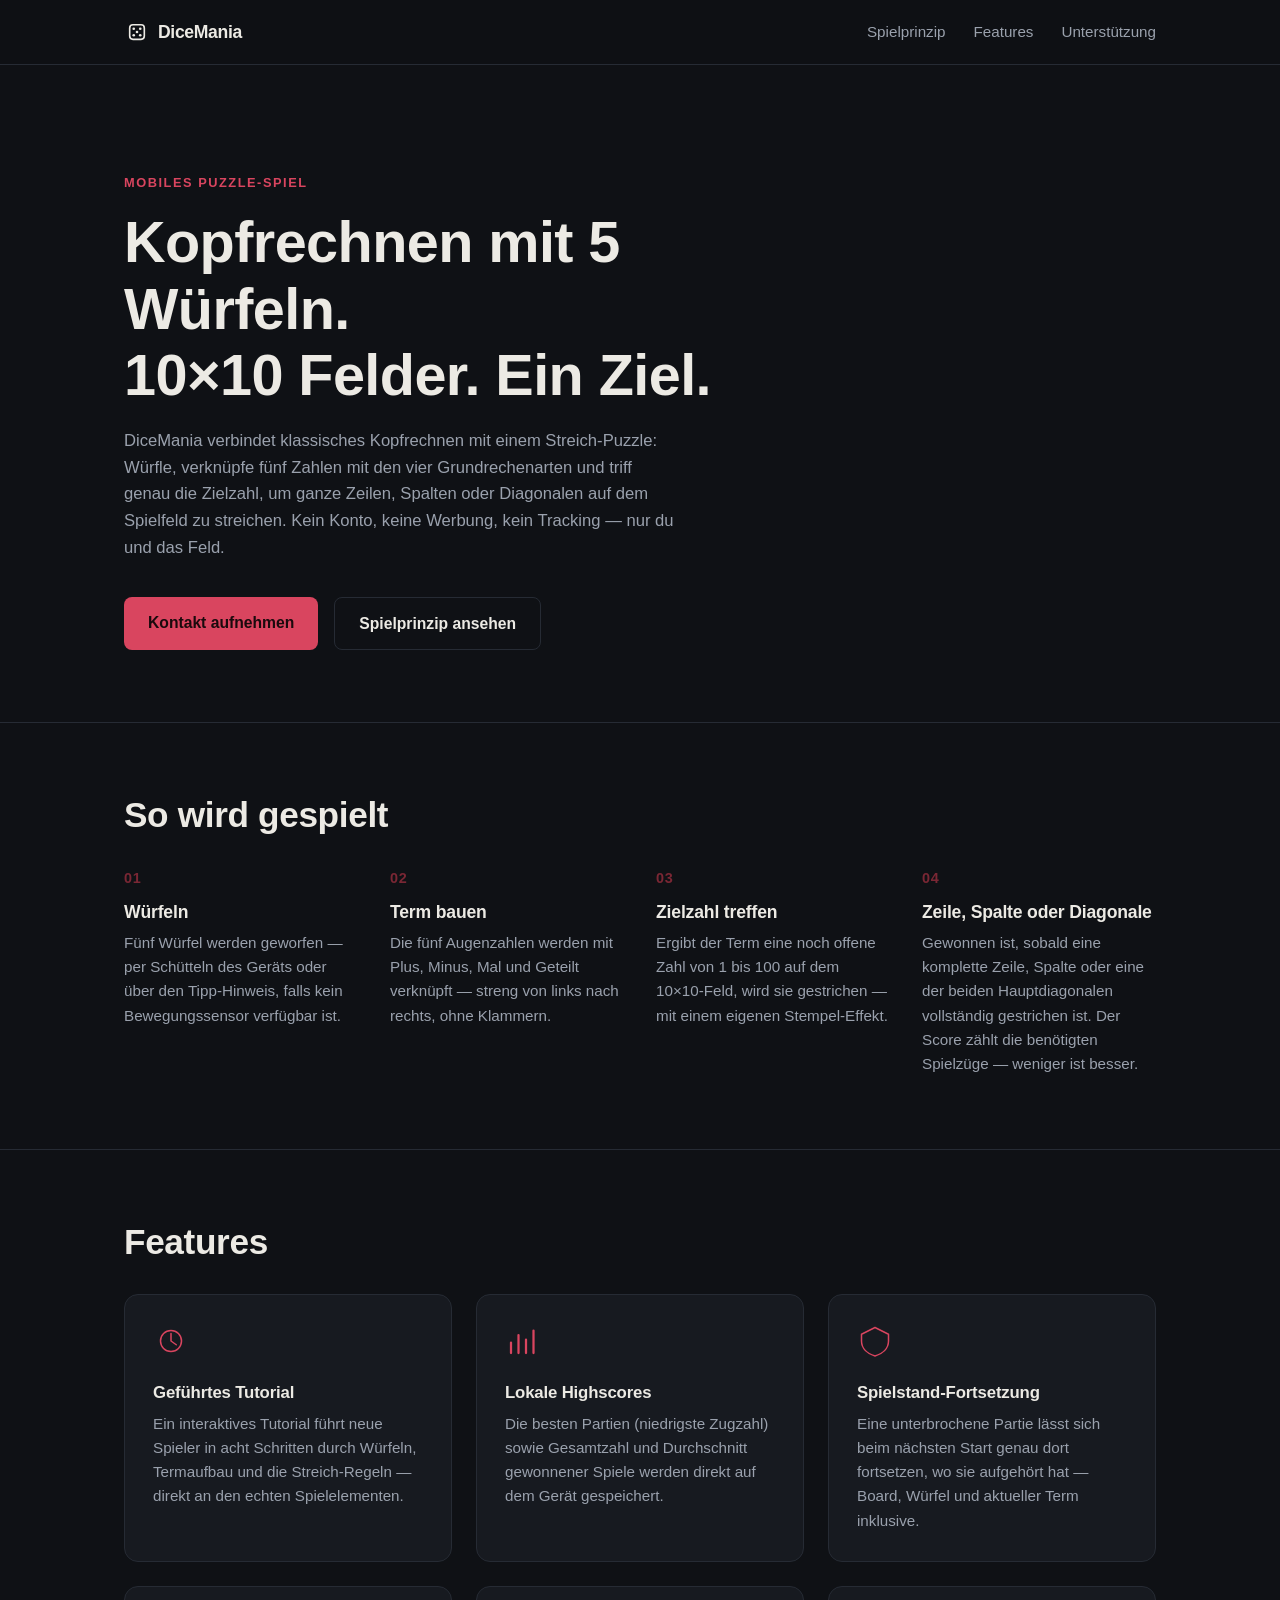
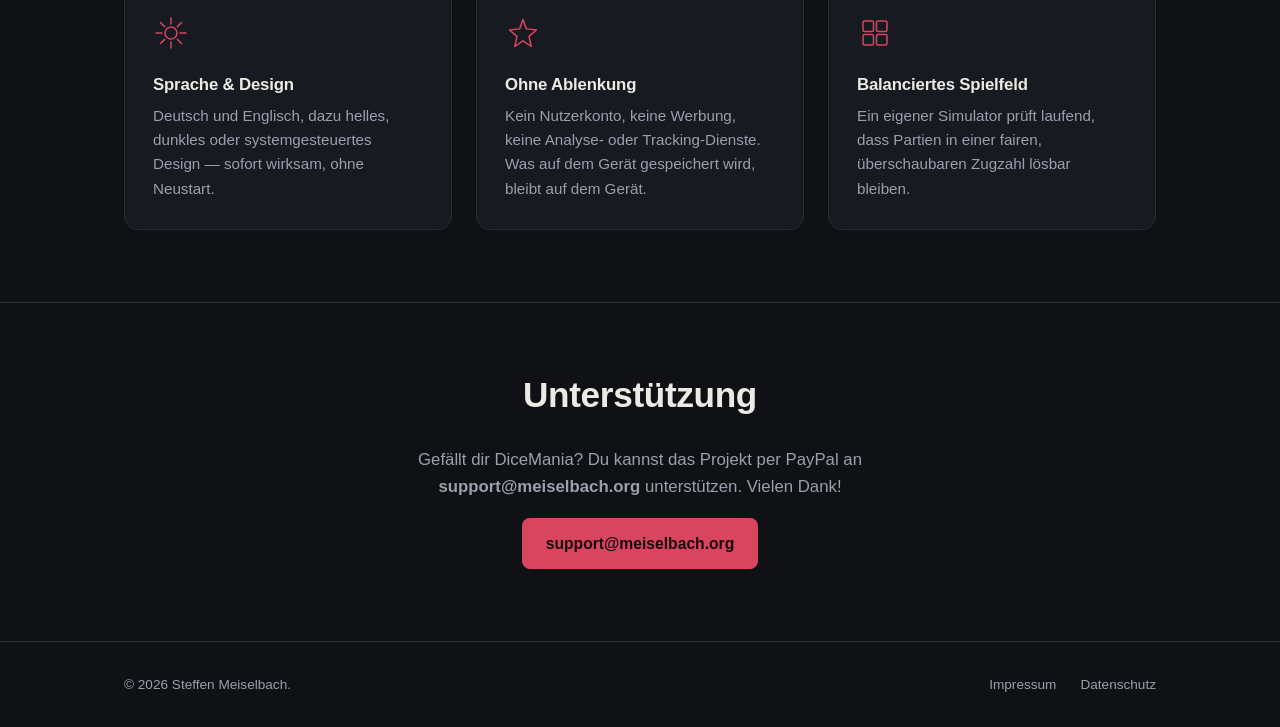
==== index.html @ 477c185d "Initial commit: static DiceMania homepage with Impressum and Datenschutz Plain HTML/CSS/JS site desc" ====
<!DOCTYPE html>
<html lang="de">
<head>
<meta charset="UTF-8">
<meta name="viewport" content="width=device-width, initial-scale=1.0">
<title>DiceMania — Kopfrechnen-Puzzle mit 5 Würfeln</title>
<meta name="description" content="DiceMania ist ein mobiles Puzzle-Spiel: Mit 5 Würfeln und den 4 Grundrechenarten Zielzahlen bilden, um Zeilen, Spalten und Diagonalen auf einem 10×10-Feld zu streichen. Ohne Werbung, ohne Tracking, ohne Nutzerkonto.">
<link rel="icon" href="favicon.svg" type="image/svg+xml">
<link rel="stylesheet" href="styles.css">
</head>
<body>

<a class="skip-link" href="#main">Zum Inhalt springen</a>

<header class="site-header">
  <div class="wrap header-inner">
    <a href="#top" class="logo">
      <svg class="logo-dice" viewBox="0 0 32 32" aria-hidden="true">
        <rect x="7" y="7" width="18" height="18" rx="4" fill="none" stroke="currentColor" stroke-width="2"/>
        <circle cx="12" cy="12" r="1.6" fill="currentColor"/>
        <circle cx="20" cy="12" r="1.6" fill="currentColor"/>
        <circle cx="16" cy="16" r="1.6" fill="currentColor"/>
        <circle cx="12" cy="20" r="1.6" fill="currentColor"/>
        <circle cx="20" cy="20" r="1.6" fill="currentColor"/>
      </svg>
      DiceMania
    </a>
    <button class="nav-toggle" id="navToggle" aria-expanded="false" aria-controls="primaryNav">
      <span></span><span></span><span></span>
      <span class="sr-only">Menü</span>
    </button>
    <nav id="primaryNav" class="primary-nav">
      <a href="#spielprinzip">Spielprinzip</a>
      <a href="#features">Features</a>
      <a href="#unterstuetzung">Unterstützung</a>
    </nav>
  </div>
</header>

<main id="main">

  <section id="top" class="hero">
    <div class="wrap">
      <p class="eyebrow reveal">Mobiles Puzzle-Spiel</p>
      <h1 class="reveal">Kopfrechnen mit 5 Würfeln.<br>10×10 Felder. Ein Ziel.</h1>
      <p class="hero-sub reveal">
        DiceMania verbindet klassisches Kopfrechnen mit einem Streich-Puzzle:
        Würfle, verknüpfe fünf Zahlen mit den vier Grundrechenarten und
        triff genau die Zielzahl, um ganze Zeilen, Spalten oder Diagonalen
        auf dem Spielfeld zu streichen. Kein Konto, keine Werbung, kein
        Tracking — nur du und das Feld.
      </p>
      <div class="hero-actions reveal">
        <a class="btn btn-primary" href="mailto:support@meiselbach.org?subject=DiceMania">Kontakt aufnehmen</a>
        <a class="btn btn-ghost" href="#spielprinzip">Spielprinzip ansehen</a>
      </div>
    </div>
  </section>

  <section id="spielprinzip" class="section">
    <div class="wrap">
      <h2 class="reveal">So wird gespielt</h2>
      <ol class="rules-steps">
        <li class="reveal">
          <span class="step-num">01</span>
          <h3>Würfeln</h3>
          <p>Fünf Würfel werden geworfen — per Schütteln des Geräts oder über den Tipp-Hinweis, falls kein Bewegungssensor verfügbar ist.</p>
        </li>
        <li class="reveal">
          <span class="step-num">02</span>
          <h3>Term bauen</h3>
          <p>Die fünf Augenzahlen werden mit Plus, Minus, Mal und Geteilt verknüpft — streng von links nach rechts, ohne Klammern.</p>
        </li>
        <li class="reveal">
          <span class="step-num">03</span>
          <h3>Zielzahl treffen</h3>
          <p>Ergibt der Term eine noch offene Zahl von 1 bis 100 auf dem 10×10-Feld, wird sie gestrichen — mit einem eigenen Stempel-Effekt.</p>
        </li>
        <li class="reveal">
          <span class="step-num">04</span>
          <h3>Zeile, Spalte oder Diagonale</h3>
          <p>Gewonnen ist, sobald eine komplette Zeile, Spalte oder eine der beiden Hauptdiagonalen vollständig gestrichen ist. Der Score zählt die benötigten Spielzüge — weniger ist besser.</p>
        </li>
      </ol>
    </div>
  </section>

  <section id="features" class="section">
    <div class="wrap">
      <h2 class="reveal">Features</h2>

      <div class="feature-grid">

        <article class="feature-card reveal">
          <svg class="feature-icon" viewBox="0 0 48 48" aria-hidden="true">
            <path d="M10 24 a14 14 0 1 1 28 0 a14 14 0 1 1 -28 0" fill="none" stroke="currentColor" stroke-width="2"/>
            <path d="M24 14 V24 L31 29" fill="none" stroke="currentColor" stroke-width="2" stroke-linecap="round" stroke-linejoin="round"/>
          </svg>
          <h3>Geführtes Tutorial</h3>
          <p>Ein interaktives Tutorial führt neue Spieler in acht Schritten durch Würfeln, Termaufbau und die Streich-Regeln — direkt an den echten Spielelementen.</p>
        </article>

        <article class="feature-card reveal">
          <svg class="feature-icon" viewBox="0 0 48 48" aria-hidden="true">
            <path d="M8 40 V26 M18 40 V16 M28 40 V22 M38 40 V10" stroke="currentColor" stroke-width="3" stroke-linecap="round"/>
          </svg>
          <h3>Lokale Highscores</h3>
          <p>Die besten Partien (niedrigste Zugzahl) sowie Gesamtzahl und Durchschnitt gewonnener Spiele werden direkt auf dem Gerät gespeichert.</p>
        </article>

        <article class="feature-card reveal">
          <svg class="feature-icon" viewBox="0 0 48 48" aria-hidden="true">
            <path d="M24 6 L42 15 V24 C42 34 34 41 24 44 C14 41 6 34 6 24 V15 Z" fill="none" stroke="currentColor" stroke-width="2" stroke-linejoin="round"/>
          </svg>
          <h3>Spielstand-Fortsetzung</h3>
          <p>Eine unterbrochene Partie lässt sich beim nächsten Start genau dort fortsetzen, wo sie aufgehört hat — Board, Würfel und aktueller Term inklusive.</p>
        </article>

        <article class="feature-card reveal">
          <svg class="feature-icon" viewBox="0 0 48 48" aria-hidden="true">
            <circle cx="24" cy="24" r="8" fill="none" stroke="currentColor" stroke-width="2"/>
            <path d="M24 4 V12 M24 36 V44 M4 24 H12 M36 24 H44 M10 10 L15.5 15.5 M38 10 L32.5 15.5 M10 38 L15.5 32.5 M38 38 L32.5 32.5" stroke="currentColor" stroke-width="2" stroke-linecap="round"/>
          </svg>
          <h3>Sprache &amp; Design</h3>
          <p>Deutsch und Englisch, dazu helles, dunkles oder systemgesteuertes Design — sofort wirksam, ohne Neustart.</p>
        </article>

        <article class="feature-card reveal">
          <svg class="feature-icon" viewBox="0 0 48 48" aria-hidden="true">
            <path d="M24 6 L28.5 18.5 L42 20 L32 28.5 L35 42 L24 34.5 L13 42 L16 28.5 L6 20 L19.5 18.5 Z" fill="none" stroke="currentColor" stroke-width="2" stroke-linejoin="round"/>
          </svg>
          <h3>Ohne Ablenkung</h3>
          <p>Kein Nutzerkonto, keine Werbung, keine Analyse- oder Tracking-Dienste. Was auf dem Gerät gespeichert wird, bleibt auf dem Gerät.</p>
        </article>

        <article class="feature-card reveal">
          <svg class="feature-icon" viewBox="0 0 48 48" aria-hidden="true">
            <rect x="8" y="8" width="14" height="14" rx="2" fill="none" stroke="currentColor" stroke-width="2"/>
            <rect x="26" y="8" width="14" height="14" rx="2" fill="none" stroke="currentColor" stroke-width="2"/>
            <rect x="8" y="26" width="14" height="14" rx="2" fill="none" stroke="currentColor" stroke-width="2"/>
            <rect x="26" y="26" width="14" height="14" rx="2" fill="none" stroke="currentColor" stroke-width="2"/>
          </svg>
          <h3>Balanciertes Spielfeld</h3>
          <p>Ein eigener Simulator prüft laufend, dass Partien in einer fairen, überschaubaren Zugzahl lösbar bleiben.</p>
        </article>

      </div>
    </div>
  </section>

  <section id="unterstuetzung" class="section support">
    <div class="wrap">
      <h2 class="reveal">Unterstützung</h2>
      <p class="reveal">
        Gefällt dir DiceMania? Du kannst das Projekt per PayPal an
        <strong>support@meiselbach.org</strong> unterstützen. Vielen Dank!
      </p>
      <div class="hero-actions reveal" style="justify-content: center;">
        <a class="btn btn-primary" href="mailto:support@meiselbach.org?subject=DiceMania">support@meiselbach.org</a>
      </div>
    </div>
  </section>

</main>

<footer class="site-footer">
  <div class="wrap footer-inner">
    <p>&copy; <span id="year">2026</span> Steffen Meiselbach.</p>
    <nav class="footer-links">
      <a href="impressum.html">Impressum</a>
      <a href="datenschutz.html">Datenschutz</a>
    </nav>
  </div>
</footer>

<script src="script.js"></script>
</body>
</html>
---- styles.css ----
:root {
  --bg: #0f1115;
  --bg-raised: #171a20;
  --border: #262b34;
  --text: #eceae4;
  --text-dim: #9aa1ad;
  --accent: #d9455f;
  --accent-dim: #7a2734;
  --radius: 14px;
  --max-width: 1080px;
  --space: clamp(1rem, 2vw, 1.5rem);
}

* { box-sizing: border-box; }

html {
  scroll-behavior: smooth;
}

body {
  margin: 0;
  background: var(--bg);
  color: var(--text);
  font-family: -apple-system, BlinkMacSystemFont, "Segoe UI", Roboto, "Helvetica Neue", Arial, sans-serif;
  line-height: 1.6;
  -webkit-font-smoothing: antialiased;
}

.wrap {
  max-width: var(--max-width);
  margin: 0 auto;
  padding: 0 var(--space);
}

.sr-only {
  position: absolute;
  width: 1px; height: 1px;
  overflow: hidden;
  clip: rect(0 0 0 0);
}

.skip-link {
  position: absolute;
  left: -999px;
  top: 0;
  background: var(--accent);
  color: #1a0a0d;
  padding: 0.5rem 1rem;
  z-index: 100;
}
.skip-link:focus {
  left: var(--space);
  top: var(--space);
}

a { color: var(--accent); }

h1, h2, h3 {
  line-height: 1.15;
  font-weight: 700;
  letter-spacing: -0.01em;
}

h2 {
  font-size: clamp(1.6rem, 3vw, 2.2rem);
  margin: 0 0 2rem;
}

/* Header */

.site-header {
  position: sticky;
  top: 0;
  z-index: 50;
  background: rgba(15, 17, 21, 0.9);
  backdrop-filter: blur(8px);
  border-bottom: 1px solid var(--border);
}

.header-inner {
  display: flex;
  align-items: center;
  justify-content: space-between;
  height: 64px;
}

.logo {
  display: flex;
  align-items: center;
  gap: 0.5rem;
  font-weight: 700;
  font-size: 1.1rem;
  color: var(--text);
  text-decoration: none;
  letter-spacing: -0.02em;
}

.logo-dice {
  width: 26px;
  height: 26px;
  flex-shrink: 0;
}

.primary-nav {
  display: flex;
  align-items: center;
  gap: 1.75rem;
}

.primary-nav a {
  color: var(--text-dim);
  text-decoration: none;
  font-size: 0.95rem;
}

.primary-nav a:hover,
.primary-nav a:focus-visible {
  color: var(--text);
}

.nav-toggle {
  display: none;
  flex-direction: column;
  justify-content: center;
  gap: 5px;
  width: 36px;
  height: 36px;
  background: none;
  border: none;
  cursor: pointer;
}
.nav-toggle span {
  display: block;
  height: 2px;
  background: var(--text);
  border-radius: 2px;
}

@media (max-width: 700px) {
  .nav-toggle { display: flex; }

  .primary-nav {
    position: absolute;
    top: 64px;
    left: 0;
    right: 0;
    background: var(--bg-raised);
    border-bottom: 1px solid var(--border);
    flex-direction: column;
    align-items: flex-start;
    gap: 0;
    max-height: 0;
    overflow: hidden;
    transition: max-height 0.25s ease;
  }
  .primary-nav.is-open {
    max-height: 320px;
  }
  .primary-nav a {
    width: 100%;
    padding: 1rem var(--space);
    border-top: 1px solid var(--border);
  }
}

/* Hero */

.hero {
  padding: clamp(4rem, 12vh, 8rem) 0 clamp(3rem, 8vh, 5rem);
}

.eyebrow {
  color: var(--accent);
  text-transform: uppercase;
  letter-spacing: 0.12em;
  font-size: 0.8rem;
  font-weight: 600;
  margin: 0 0 1rem;
}

.hero h1 {
  font-size: clamp(2.2rem, 5.5vw, 3.6rem);
  margin: 0 0 1.25rem;
  max-width: 20ch;
}

.hero-sub {
  color: var(--text-dim);
  font-size: clamp(1rem, 1.3vw, 1.15rem);
  max-width: 60ch;
  margin: 0 0 2.25rem;
}

.hero-actions {
  display: flex;
  flex-wrap: wrap;
  gap: 1rem;
}

.btn {
  display: inline-block;
  text-decoration: none;
  font-weight: 600;
  border-radius: 8px;
  padding: 0.8rem 1.5rem;
  font-size: 0.98rem;
  transition: transform 0.15s ease, background 0.15s ease, border-color 0.15s ease;
}

.btn-primary {
  background: var(--accent);
  color: #1a0a0d;
}
.btn-primary:hover { background: #e8687d; }

.btn-ghost {
  color: var(--text);
  border: 1px solid var(--border);
}
.btn-ghost:hover { border-color: var(--accent-dim); }

/* Sections */

.section {
  padding: clamp(3rem, 8vh, 5rem) 0;
  border-top: 1px solid var(--border);
}

.section p {
  color: var(--text-dim);
  max-width: 68ch;
  font-size: 1.05rem;
}
.section p + p { margin-top: 1.25rem; }

/* Feature grid */

.feature-grid {
  display: grid;
  grid-template-columns: repeat(auto-fit, minmax(260px, 1fr));
  gap: 1.5rem;
}

.feature-card {
  background: var(--bg-raised);
  border: 1px solid var(--border);
  border-radius: var(--radius);
  padding: 1.75rem;
}

.feature-icon {
  width: 36px;
  height: 36px;
  color: var(--accent);
  margin-bottom: 1rem;
}

.feature-card h3 {
  font-size: 1.05rem;
  margin: 0 0 0.6rem;
}

.feature-card p {
  color: var(--text-dim);
  margin: 0;
  font-size: 0.95rem;
}

/* Rules list */

.rules-steps {
  list-style: none;
  margin: 0;
  padding: 0;
  display: grid;
  grid-template-columns: repeat(auto-fit, minmax(220px, 1fr));
  gap: 2rem;
}

.step-num {
  display: block;
  color: var(--accent-dim);
  font-weight: 700;
  font-size: 0.9rem;
  letter-spacing: 0.05em;
  margin-bottom: 0.75rem;
}

.rules-steps h3 {
  font-size: 1.1rem;
  margin: 0 0 0.5rem;
}

.rules-steps p {
  color: var(--text-dim);
  font-size: 0.95rem;
  margin: 0;
}

/* Support */

.support {
  text-align: center;
}

.support p {
  margin-left: auto;
  margin-right: auto;
}

/* Legal pages */

.legal h1 {
  font-size: clamp(1.8rem, 4vw, 2.6rem);
  margin: 0 0 0.5rem;
}

.legal .updated {
  color: var(--text-dim);
  font-size: 0.9rem;
  margin: 0 0 2.5rem;
}

.legal h2 {
  font-size: 1.2rem;
  margin: 2rem 0 0.75rem;
}

.legal p {
  color: var(--text-dim);
  max-width: 68ch;
  font-size: 1rem;
}
.legal p + p { margin-top: 1rem; }

.legal address {
  font-style: normal;
  color: var(--text-dim);
  line-height: 1.7;
}

/* Footer */

.site-footer {
  border-top: 1px solid var(--border);
  padding: 2rem 0;
}

.footer-inner {
  display: flex;
  flex-wrap: wrap;
  gap: 1rem 2rem;
  align-items: center;
  justify-content: space-between;
}

.site-footer p {
  color: var(--text-dim);
  font-size: 0.85rem;
  margin: 0;
}

.footer-links {
  display: flex;
  gap: 1.5rem;
}

.footer-links a {
  color: var(--text-dim);
  font-size: 0.85rem;
  text-decoration: none;
}
.footer-links a:hover,
.footer-links a:focus-visible {
  color: var(--text);
}

/* Reveal-on-scroll */

.reveal {
  opacity: 0;
  transform: translateY(12px);
  transition: opacity 0.5s ease, transform 0.5s ease;
}
.reveal.is-visible {
  opacity: 1;
  transform: translateY(0);
}

@media (prefers-reduced-motion: reduce) {
  html { scroll-behavior: auto; }
  .reveal {
    opacity: 1;
    transform: none;
    transition: none;
  }
  .btn, .primary-nav {
    transition: none;
  }
}
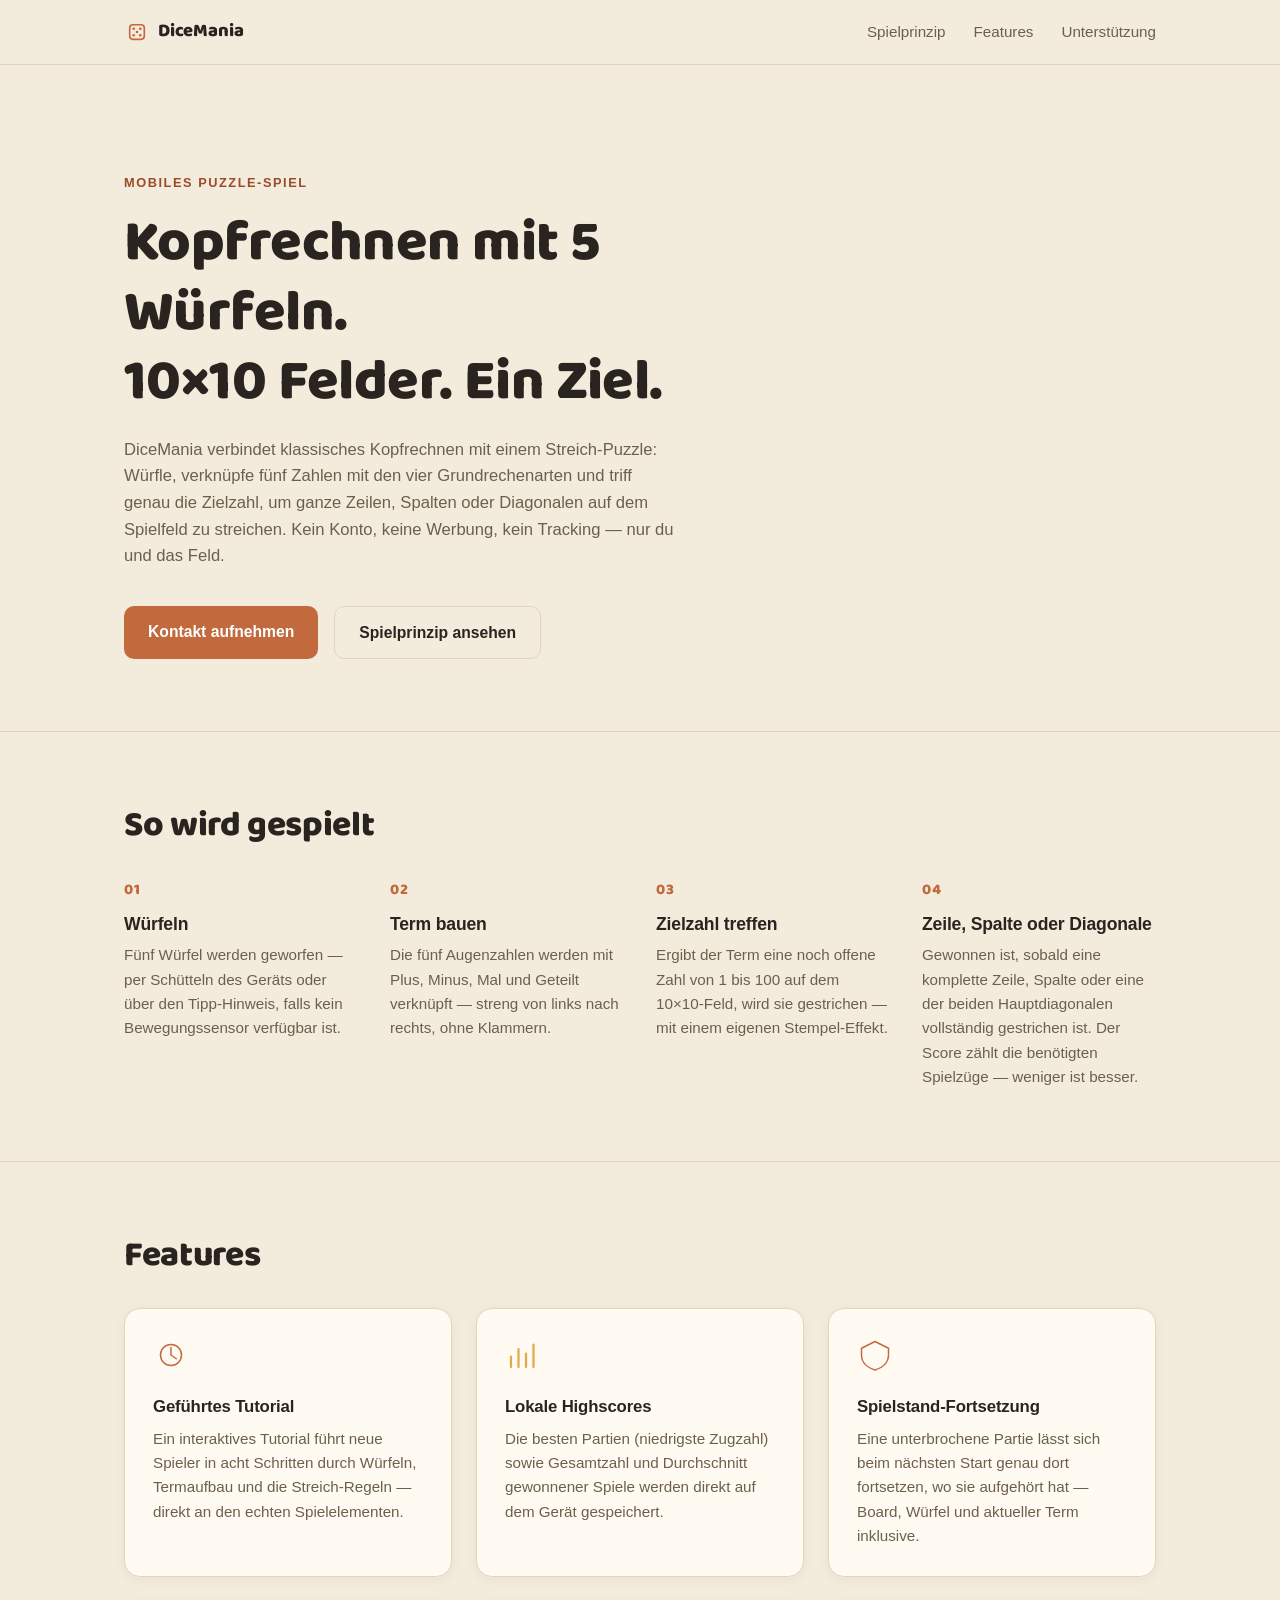
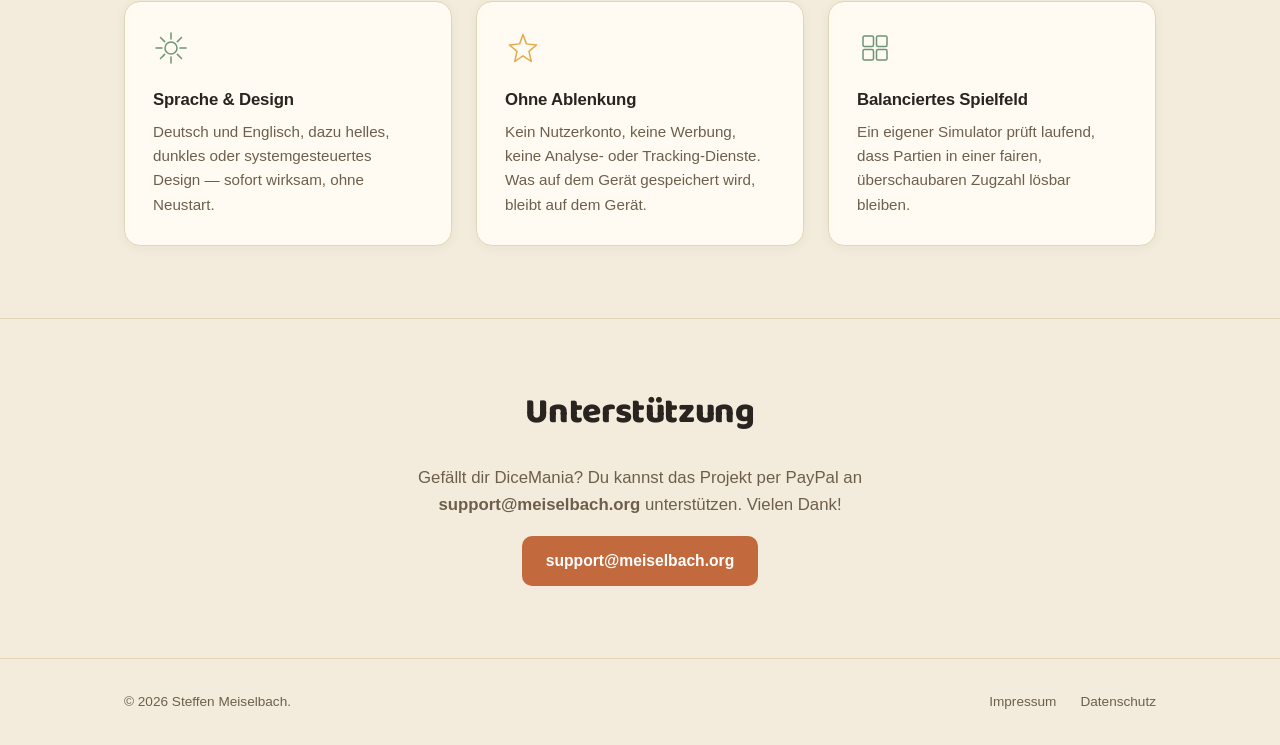
==== commit fe84ca98: "Redesign to match DiceMania's app theme: terracotta, warm pastel palette Replace the previous dark, " ====
--- a/index.html
+++ b/index.html
@@ -6,6 +6,8 @@
 <title>DiceMania — Kopfrechnen-Puzzle mit 5 Würfeln</title>
 <meta name="description" content="DiceMania ist ein mobiles Puzzle-Spiel: Mit 5 Würfeln und den 4 Grundrechenarten Zielzahlen bilden, um Zeilen, Spalten und Diagonalen auf einem 10×10-Feld zu streichen. Ohne Werbung, ohne Tracking, ohne Nutzerkonto.">
 <link rel="icon" href="favicon.svg" type="image/svg+xml">
+<meta name="theme-color" content="#f3ecdc">
+<link rel="preload" href="fonts/Baloo2-ExtraBold.ttf" as="font" type="font/ttf" crossorigin>
 <link rel="stylesheet" href="styles.css">
 </head>
 <body>
@@ -101,7 +103,7 @@
         </article>
 
         <article class="feature-card reveal">
-          <svg class="feature-icon" viewBox="0 0 48 48" aria-hidden="true">
+          <svg class="feature-icon feature-icon--gold" viewBox="0 0 48 48" aria-hidden="true">
             <path d="M8 40 V26 M18 40 V16 M28 40 V22 M38 40 V10" stroke="currentColor" stroke-width="3" stroke-linecap="round"/>
           </svg>
           <h3>Lokale Highscores</h3>
@@ -117,7 +119,7 @@
         </article>
 
         <article class="feature-card reveal">
-          <svg class="feature-icon" viewBox="0 0 48 48" aria-hidden="true">
+          <svg class="feature-icon feature-icon--sage" viewBox="0 0 48 48" aria-hidden="true">
             <circle cx="24" cy="24" r="8" fill="none" stroke="currentColor" stroke-width="2"/>
             <path d="M24 4 V12 M24 36 V44 M4 24 H12 M36 24 H44 M10 10 L15.5 15.5 M38 10 L32.5 15.5 M10 38 L15.5 32.5 M38 38 L32.5 32.5" stroke="currentColor" stroke-width="2" stroke-linecap="round"/>
           </svg>
@@ -126,7 +128,7 @@
         </article>
 
         <article class="feature-card reveal">
-          <svg class="feature-icon" viewBox="0 0 48 48" aria-hidden="true">
+          <svg class="feature-icon feature-icon--gold" viewBox="0 0 48 48" aria-hidden="true">
             <path d="M24 6 L28.5 18.5 L42 20 L32 28.5 L35 42 L24 34.5 L13 42 L16 28.5 L6 20 L19.5 18.5 Z" fill="none" stroke="currentColor" stroke-width="2" stroke-linejoin="round"/>
           </svg>
           <h3>Ohne Ablenkung</h3>
@@ -134,7 +136,7 @@
         </article>
 
         <article class="feature-card reveal">
-          <svg class="feature-icon" viewBox="0 0 48 48" aria-hidden="true">
+          <svg class="feature-icon feature-icon--sage" viewBox="0 0 48 48" aria-hidden="true">
             <rect x="8" y="8" width="14" height="14" rx="2" fill="none" stroke="currentColor" stroke-width="2"/>
             <rect x="26" y="8" width="14" height="14" rx="2" fill="none" stroke="currentColor" stroke-width="2"/>
             <rect x="8" y="26" width="14" height="14" rx="2" fill="none" stroke="currentColor" stroke-width="2"/>
--- a/styles.css
+++ b/styles.css
@@ -1,14 +1,32 @@
+/* Baloo 2 (SIL Open Font License, siehe fonts/OFL.txt) — dieselbe
+   Display-Schrift wie in der DiceMania-App, dort ebenfalls nur für
+   Überschriften/Zahlen statt für Fließtext eingesetzt. */
+@font-face {
+  font-family: 'Baloo 2';
+  src: url('fonts/Baloo2-ExtraBold.ttf') format('truetype');
+  font-weight: 700;
+  font-style: normal;
+  font-display: swap;
+}
+
 :root {
-  --bg: #0f1115;
-  --bg-raised: #171a20;
-  --border: #262b34;
-  --text: #eceae4;
-  --text-dim: #9aa1ad;
-  --accent: #d9455f;
-  --accent-dim: #7a2734;
-  --radius: 14px;
+  /* Direkt aus dem App-Theme übernommen (lib/ui/theme/app_theme.dart /
+     semantic_colors.dart), damit Website und App wie derselbe Ort wirken. */
+  --bg: #f3ecdc;
+  --bg-card: #fffbf2;
+  --border: #e4d5b7;
+  --text: #2a2420;
+  --text-dim: #6e5f4c;
+  --accent: #c2693d;
+  --accent-hover: #a8542e;
+  --accent-link: #9c4b29;
+  --accent-soft: #ecd3be;
+  --gold: #e3a94b;
+  --sage: #6e9575;
+  --radius: 16px;
   --max-width: 1080px;
   --space: clamp(1rem, 2vw, 1.5rem);
+  --font-display: 'Baloo 2', -apple-system, BlinkMacSystemFont, "Segoe UI", Roboto, sans-serif;
 }
 
 * { box-sizing: border-box; }
@@ -44,7 +62,7 @@
   left: -999px;
   top: 0;
   background: var(--accent);
-  color: #1a0a0d;
+  color: #fff;
   padding: 0.5rem 1rem;
   z-index: 100;
 }
@@ -53,12 +71,18 @@
   top: var(--space);
 }
 
-a { color: var(--accent); }
+a {
+  color: var(--accent-link);
+}
 
 h1, h2, h3 {
-  line-height: 1.15;
+  line-height: 1.2;
   font-weight: 700;
   letter-spacing: -0.01em;
+}
+
+h1, h2 {
+  font-family: var(--font-display);
 }
 
 h2 {
@@ -72,7 +96,7 @@
   position: sticky;
   top: 0;
   z-index: 50;
-  background: rgba(15, 17, 21, 0.9);
+  background: rgba(243, 236, 220, 0.9);
   backdrop-filter: blur(8px);
   border-bottom: 1px solid var(--border);
 }
@@ -88,17 +112,19 @@
   display: flex;
   align-items: center;
   gap: 0.5rem;
-  font-weight: 700;
-  font-size: 1.1rem;
+  font-family: var(--font-display);
+  font-weight: 700;
+  font-size: 1.15rem;
   color: var(--text);
   text-decoration: none;
-  letter-spacing: -0.02em;
+  letter-spacing: -0.01em;
 }
 
 .logo-dice {
   width: 26px;
   height: 26px;
   flex-shrink: 0;
+  color: var(--accent);
 }
 
 .primary-nav {
@@ -115,7 +141,7 @@
 
 .primary-nav a:hover,
 .primary-nav a:focus-visible {
-  color: var(--text);
+  color: var(--accent-link);
 }
 
 .nav-toggle {
@@ -144,7 +170,7 @@
     top: 64px;
     left: 0;
     right: 0;
-    background: var(--bg-raised);
+    background: var(--bg-card);
     border-bottom: 1px solid var(--border);
     flex-direction: column;
     align-items: flex-start;
@@ -170,11 +196,11 @@
 }
 
 .eyebrow {
-  color: var(--accent);
+  color: var(--accent-link);
   text-transform: uppercase;
   letter-spacing: 0.12em;
   font-size: 0.8rem;
-  font-weight: 600;
+  font-weight: 700;
   margin: 0 0 1rem;
 }
 
@@ -200,24 +226,30 @@
 .btn {
   display: inline-block;
   text-decoration: none;
-  font-weight: 600;
-  border-radius: 8px;
+  font-weight: 700;
+  border-radius: 10px;
   padding: 0.8rem 1.5rem;
   font-size: 0.98rem;
-  transition: transform 0.15s ease, background 0.15s ease, border-color 0.15s ease;
+  transition: background 0.15s ease, border-color 0.15s ease, color 0.15s ease;
 }
 
 .btn-primary {
   background: var(--accent);
-  color: #1a0a0d;
-}
-.btn-primary:hover { background: #e8687d; }
+  /* Weiß auf Terrakotta misst rein rechnerisch nur ~3,9:1 Kontrast — dieselbe
+     Abwägung wie im App-Theme (dort per CEO-Entscheidung akzeptiert), hier
+     durch denselben fetten Schriftschnitt abgefedert statt die App-Akzentfarbe
+     zu verwässern. */
+  color: #fff;
+}
+.btn-primary:hover,
+.btn-primary:focus-visible { background: var(--accent-hover); }
 
 .btn-ghost {
   color: var(--text);
-  border: 1px solid var(--border);
-}
-.btn-ghost:hover { border-color: var(--accent-dim); }
+  border: 1.5px solid var(--border);
+}
+.btn-ghost:hover,
+.btn-ghost:focus-visible { border-color: var(--accent); color: var(--accent-link); }
 
 /* Sections */
 
@@ -242,10 +274,11 @@
 }
 
 .feature-card {
-  background: var(--bg-raised);
+  background: var(--bg-card);
   border: 1px solid var(--border);
   border-radius: var(--radius);
   padding: 1.75rem;
+  box-shadow: 0 2px 12px rgba(42, 36, 32, 0.05);
 }
 
 .feature-icon {
@@ -254,6 +287,8 @@
   color: var(--accent);
   margin-bottom: 1rem;
 }
+.feature-icon--gold { color: var(--gold); }
+.feature-icon--sage { color: var(--sage); }
 
 .feature-card h3 {
   font-size: 1.05rem;
@@ -279,9 +314,10 @@
 
 .step-num {
   display: block;
-  color: var(--accent-dim);
-  font-weight: 700;
-  font-size: 0.9rem;
+  font-family: var(--font-display);
+  color: var(--accent);
+  font-weight: 700;
+  font-size: 0.95rem;
   letter-spacing: 0.05em;
   margin-bottom: 0.75rem;
 }
@@ -322,6 +358,7 @@
 }
 
 .legal h2 {
+  font-family: inherit;
   font-size: 1.2rem;
   margin: 2rem 0 0.75rem;
 }
@@ -338,6 +375,8 @@
   color: var(--text-dim);
   line-height: 1.7;
 }
+
+.legal address a { color: var(--accent-link); }
 
 /* Footer */
 
@@ -372,7 +411,7 @@
 }
 .footer-links a:hover,
 .footer-links a:focus-visible {
-  color: var(--text);
+  color: var(--accent-link);
 }
 
 /* Reveal-on-scroll */
